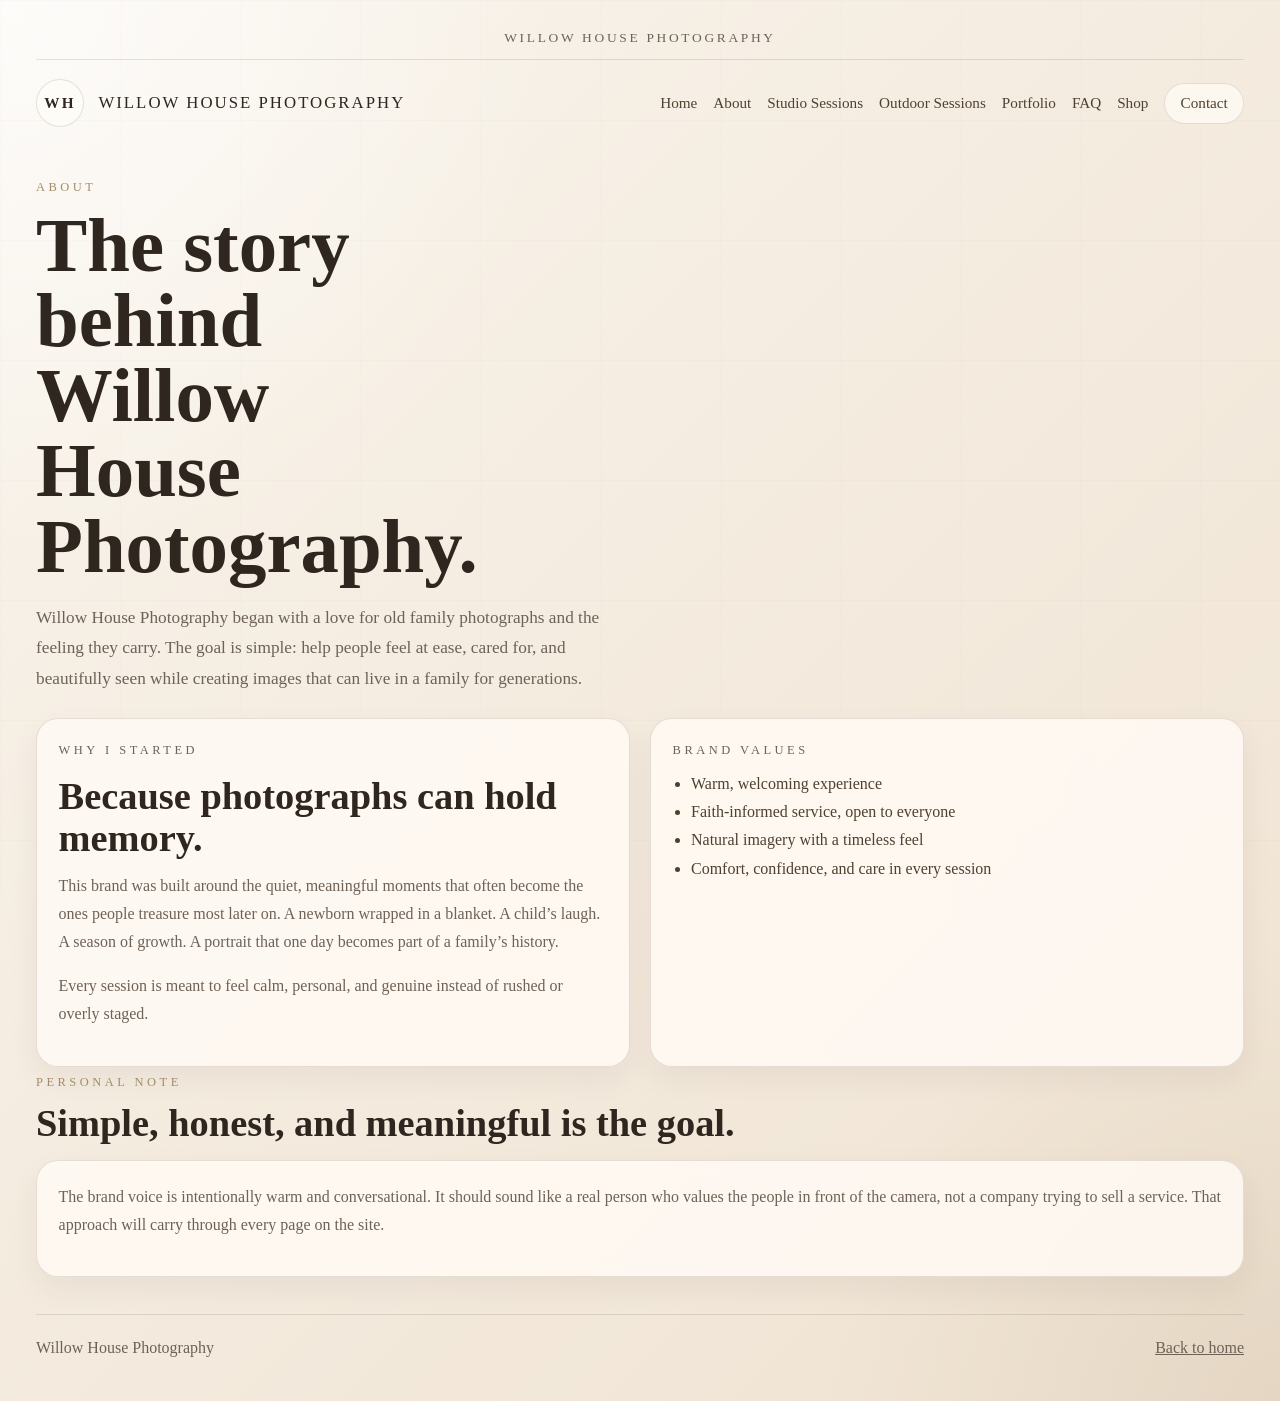
==== about.html @ 369c96e8 "Initial private site repository" ====
<!DOCTYPE html>
<html lang="en">
  <head>
    <meta charset="UTF-8" />
    <meta name="viewport" content="width=device-width, initial-scale=1.0" />
    <title>About | Willow House Photography</title>
    <meta
      name="description"
      content="Learn the story behind Willow House Photography and what the brand stands for."
    />
    <link rel="icon" href="favicon.svg" type="image/svg+xml" />
    <link rel="stylesheet" href="styles.css" />
  </head>
  <body>
    <div class="page-shell">
      <div class="top-note">Willow House Photography</div>

      <header class="site-header">
        <a class="brand" href="index.html" aria-label="Willow House Photography home">
          <span class="brand-mark">WH</span>
          <span class="brand-copy">
            <span class="brand-name">Willow House Photography</span>
          </span>
        </a>

        <nav class="site-nav" aria-label="Primary">
          <a href="index.html">Home</a>
          <a href="about.html" aria-current="page">About</a>
          <a href="studio-sessions.html">Studio Sessions</a>
          <a href="outdoor-sessions.html">Outdoor Sessions</a>
          <a href="portfolio.html">Portfolio</a>
          <a href="faq.html">FAQ</a>
          <a href="shop.html">Shop</a>
          <a href="contact.html" class="nav-cta">Contact</a>
        </nav>
      </header>

      <main>
        <section class="page-hero">
          <p class="eyebrow">About</p>
          <h1>The story behind Willow House Photography.</h1>
          <p class="lead">
            Willow House Photography began with a love for old family photographs and the
            feeling they carry. The goal is simple: help people feel at ease, cared for, and
            beautifully seen while creating images that can live in a family for generations.
          </p>
        </section>

        <section class="content-grid two-up">
          <article class="content-card">
            <p class="section-label">Why I started</p>
            <h2>Because photographs can hold memory.</h2>
            <p>
              This brand was built around the quiet, meaningful moments that often become the
              ones people treasure most later on. A newborn wrapped in a blanket. A child’s
              laugh. A season of growth. A portrait that one day becomes part of a family’s
              history.
            </p>
            <p>
              Every session is meant to feel calm, personal, and genuine instead of rushed or
              overly staged.
            </p>
          </article>

          <aside class="content-card">
            <p class="section-label">Brand values</p>
            <ul class="check-list">
              <li>Warm, welcoming experience</li>
              <li>Faith-informed service, open to everyone</li>
              <li>Natural imagery with a timeless feel</li>
              <li>Comfort, confidence, and care in every session</li>
            </ul>
          </aside>
        </section>

        <section class="section-block">
          <div class="section-head">
            <p class="section-label">Personal note</p>
            <h2>Simple, honest, and meaningful is the goal.</h2>
          </div>
          <div class="content-card">
            <p>
              The brand voice is intentionally warm and conversational. It should sound like a
              real person who values the people in front of the camera, not a company trying to
              sell a service. That approach will carry through every page on the site.
            </p>
          </div>
        </section>
      </main>

      <footer class="site-footer">
        <p>Willow House Photography</p>
        <p><a href="index.html">Back to home</a></p>
      </footer>
    </div>
  </body>
</html>
---- styles.css ----
:root {
  color-scheme: light;
  --bg: #f7f1e8;
  --bg-soft: #efe4d5;
  --panel: rgba(255, 250, 244, 0.88);
  --panel-strong: rgba(255, 252, 247, 0.96);
  --text: #2f261f;
  --muted: #6e6257;
  --accent: #4f412f;
  --accent-soft: #a48c6a;
  --line: rgba(79, 65, 47, 0.14);
  --shadow: 0 24px 60px rgba(47, 38, 31, 0.1);
}

* {
  box-sizing: border-box;
}

html {
  scroll-behavior: smooth;
}

body {
  margin: 0;
  color: var(--text);
  background:
    radial-gradient(circle at top left, rgba(255, 255, 255, 0.72), transparent 30%),
    radial-gradient(circle at bottom right, rgba(164, 140, 106, 0.14), transparent 24%),
    linear-gradient(135deg, #f9f4ec 0%, #efe2d1 100%);
  min-height: 100vh;
  font-family: Georgia, "Times New Roman", Times, serif;
}

body::before {
  content: "";
  position: fixed;
  inset: 0;
  pointer-events: none;
  background-image: linear-gradient(rgba(79, 65, 47, 0.035) 1px, transparent 1px),
    linear-gradient(90deg, rgba(79, 65, 47, 0.02) 1px, transparent 1px);
  background-size: 120px 120px;
  opacity: 0.45;
}

a {
  color: inherit;
}

.page-shell {
  position: relative;
  max-width: 1240px;
  margin: 0 auto;
  padding: 1rem 1rem 2rem;
}

.top-note {
  text-align: center;
  font-size: 0.84rem;
  letter-spacing: 0.2em;
  text-transform: uppercase;
  color: var(--muted);
  padding: 0.85rem 1rem;
  border-bottom: 1px solid var(--line);
}

.site-header {
  display: flex;
  justify-content: space-between;
  align-items: center;
  gap: 1rem;
  padding: 1.2rem 0 1rem;
  flex-wrap: wrap;
}

.brand {
  display: inline-flex;
  align-items: center;
  gap: 0.9rem;
  text-decoration: none;
}

.brand-mark {
  width: 3rem;
  height: 3rem;
  border: 1px solid var(--line);
  border-radius: 999px;
  display: grid;
  place-items: center;
  font-size: 0.95rem;
  font-weight: 700;
  letter-spacing: 0.15em;
  background: rgba(255, 252, 247, 0.72);
}

.brand-copy {
  display: grid;
  gap: 0.1rem;
}

.brand-name {
  font-size: 1.05rem;
  letter-spacing: 0.12em;
  text-transform: uppercase;
}

.brand-tag {
  color: var(--muted);
  font-size: 0.82rem;
}

.site-nav {
  display: flex;
  align-items: center;
  flex-wrap: wrap;
  gap: 0.75rem 1rem;
  font-size: 0.95rem;
}

.site-nav a {
  text-decoration: none;
  color: var(--accent);
}

.site-nav .nav-cta {
  padding: 0.65rem 0.95rem;
  border: 1px solid var(--line);
  border-radius: 999px;
  background: rgba(255, 252, 247, 0.72);
}

.hero,
.content-grid,
.pricing-grid,
.portfolio-grid,
.section-block,
.site-footer,
.quote-band {
  position: relative;
}

.hero {
  display: grid;
  grid-template-columns: 1.1fr 0.9fr;
  gap: 2rem;
  padding: 2rem 0 1rem;
  align-items: center;
}

.page-hero {
  max-width: 860px;
  padding: 2.3rem 0 1.5rem;
}

.page-hero .lead {
  max-width: 70ch;
  margin-bottom: 0;
}

.contact-layout {
  display: grid;
  grid-template-columns: minmax(0, 1.4fr) minmax(280px, 0.8fr);
  gap: 1.25rem;
  align-items: start;
}

.contact-form {
  display: grid;
  gap: 1rem;
}

.honeypot {
  position: absolute;
  left: -9999px;
  width: 1px;
  height: 1px;
  opacity: 0;
}

.form-grid {
  display: grid;
  grid-template-columns: repeat(2, minmax(0, 1fr));
  gap: 1rem;
}

.contact-form label {
  display: grid;
  gap: 0.5rem;
  font-size: 0.95rem;
  color: var(--accent);
}

.contact-form input,
.contact-form select,
.contact-form textarea {
  width: 100%;
  border: 1px solid var(--line);
  border-radius: 16px;
  background: rgba(255, 252, 247, 0.9);
  padding: 0.9rem 1rem;
  font: inherit;
  color: var(--text);
  box-shadow: inset 0 1px 0 rgba(255, 255, 255, 0.7);
}

.contact-form textarea {
  resize: vertical;
  min-height: 180px;
}

.contact-form input:focus,
.contact-form select:focus,
.contact-form textarea:focus {
  outline: 2px solid rgba(164, 140, 106, 0.35);
  outline-offset: 2px;
}

.form-button {
  justify-self: start;
}

.form-status {
  min-height: 1.4rem;
  margin-bottom: 0;
  color: var(--accent);
}

.form-status.is-error {
  color: #8a4434;
}

.contact-sidecard {
  position: sticky;
  top: 1rem;
}

.hero-copy {
  padding: 2rem 1rem 2rem 0;
}

.eyebrow,
.section-label {
  text-transform: uppercase;
  letter-spacing: 0.28em;
  font-size: 0.78rem;
  color: var(--accent-soft);
}

h1,
h2,
h3,
p,
ul,
li {
  margin-top: 0;
}

h1 {
  font-size: clamp(2.7rem, 6vw, 5rem);
  line-height: 0.98;
  margin: 0.4rem 0 1.2rem;
  max-width: 10ch;
}

h2 {
  font-size: clamp(1.8rem, 3vw, 2.5rem);
  line-height: 1.1;
  margin-bottom: 0.8rem;
}

h3 {
  font-size: 1.25rem;
  margin-bottom: 0.4rem;
}

.lead,
.section-intro,
.content-card p,
.price-card p,
.site-footer p,
.small-note {
  line-height: 1.75;
  color: var(--muted);
}

.lead {
  font-size: 1.08rem;
  max-width: 60ch;
  margin-bottom: 1.5rem;
}

.actions,
.contact-links {
  display: flex;
  flex-wrap: wrap;
  gap: 0.9rem;
  margin-bottom: 1rem;
}

.button {
  display: inline-flex;
  align-items: center;
  justify-content: center;
  min-height: 2.9rem;
  padding: 0.78rem 1.2rem;
  border-radius: 999px;
  text-decoration: none;
  font-weight: 700;
  letter-spacing: 0.03em;
  transition: transform 180ms ease, box-shadow 180ms ease, background-color 180ms ease;
}

.button:hover,
.site-nav a:hover {
  transform: translateY(-1px);
}

.button.primary {
  background: var(--accent);
  color: #fffaf4;
  box-shadow: var(--shadow);
}

.button.secondary {
  background: rgba(255, 252, 247, 0.75);
  color: var(--accent);
  border: 1px solid var(--line);
}

.hero-points,
.check-list,
.service-card ul {
  padding-left: 1.15rem;
  margin-bottom: 0;
}

.hero-points li,
.check-list li,
.service-card li {
  margin-bottom: 0.65rem;
  color: var(--accent);
}

.hero-visual {
  display: grid;
  grid-template-columns: 1.05fr 0.95fr;
  grid-template-rows: 270px 180px;
  gap: 0.85rem;
  min-height: 460px;
}

.photo-card {
  border-radius: 24px;
  border: 1px solid rgba(79, 65, 47, 0.1);
  background:
    linear-gradient(180deg, rgba(255, 255, 255, 0.55), rgba(255, 248, 239, 0.9)),
    linear-gradient(135deg, rgba(164, 140, 106, 0.2), rgba(79, 65, 47, 0.08));
  box-shadow: var(--shadow);
  display: flex;
  flex-direction: column;
  justify-content: flex-end;
  padding: 1rem;
  color: #fff9f2;
  overflow: hidden;
  position: relative;
  filter: brightness(0.9) saturate(0.92);
}

.photo-card::before {
  content: "";
  position: absolute;
  inset: 0;
  background-image: radial-gradient(circle at top left, rgba(255, 255, 255, 0.5), transparent 34%),
    radial-gradient(circle at bottom right, rgba(79, 65, 47, 0.12), transparent 28%);
}

.photo-card span,
.photo-card strong {
  position: relative;
  z-index: 1;
  text-shadow: 0 2px 10px rgba(27, 19, 13, 0.6);
}

.photo-card.sample span,
.photo-card.sample strong {
  background: rgba(24, 18, 12, 0.42);
  border-radius: 999px;
  box-decoration-break: clone;
  -webkit-box-decoration-break: clone;
  padding: 0.22rem 0.6rem;
  align-self: flex-start;
}

.photo-card.sample strong {
  margin-top: 0.35rem;
  font-size: 1rem;
}

.photo-card strong {
  font-size: 1.15rem;
}

.photo-card.large {
  grid-column: 1 / -1;
  min-height: 270px;
}

.photo-card.sample {
  background-size: cover;
  background-position: center;
  background-repeat: no-repeat;
}

.photo-card.sample::after {
  content: "";
  position: absolute;
  inset: 0;
  background: linear-gradient(180deg, rgba(255, 251, 246, 0.04), rgba(20, 14, 10, 0.52));
}

.photo-card.sample.family {
  background-image: url("images/Seattle-Family-Photographer.jpg.jpg");
  background-position: center 28%;
  background-size: cover;
}

.photo-card.sample.maternity {
  background-image: url("images/images.jpeg");
  background-position: center center;
  background-size: cover;
}

.photo-card.sample.newborn {
  background-image: url("images/767002262_27417845481231399_8882122624888781791_n.jpg");
  background-position: center 38%;
  background-size: cover;
}

.quote-band {
  margin: 1.2rem 0 2rem;
  padding: 1.2rem 1.4rem;
  text-align: center;
  border-top: 1px solid var(--line);
  border-bottom: 1px solid var(--line);
  color: var(--accent);
  font-size: 1.1rem;
  letter-spacing: 0.03em;
  background: rgba(255, 252, 247, 0.52);
}

.content-grid {
  display: grid;
  gap: 1.25rem;
}

.two-up {
  grid-template-columns: repeat(2, minmax(0, 1fr));
}

.content-card,
.price-card,
.portfolio-tile {
  background: var(--panel);
  border: 1px solid var(--line);
  border-radius: 22px;
  padding: 1.35rem;
  box-shadow: 0 12px 30px rgba(47, 38, 31, 0.06);
}

.content-card,
.price-card,
.portfolio-tile,
.hero-visual,
.quote-band {
  backdrop-filter: blur(6px);
}

.section-block {
  padding: 0.5rem 0 1.3rem;
}

.section-head {
  max-width: 860px;
  margin-bottom: 1rem;
}

.section-intro {
  max-width: 65ch;
}

.service-card {
  min-height: 100%;
}

.pricing-grid,
.portfolio-grid {
  display: grid;
  gap: 1rem;
}

.pricing-grid {
  grid-template-columns: repeat(3, minmax(0, 1fr));
}

.price-card {
  text-align: center;
}

.price-card.featured {
  background: var(--panel-strong);
  border-color: rgba(79, 65, 47, 0.22);
}

.price-meta {
  color: var(--accent);
  font-size: 0.95rem;
}

.portfolio-grid {
  grid-template-columns: repeat(3, minmax(0, 1fr));
}

.portfolio-tile {
  min-height: 128px;
  display: grid;
  place-items: end start;
  font-size: 1rem;
  letter-spacing: 0.06em;
  text-transform: uppercase;
  color: var(--accent);
  background:
    linear-gradient(180deg, rgba(255, 252, 247, 0.3), rgba(245, 236, 224, 0.9)),
    radial-gradient(circle at top right, rgba(164, 140, 106, 0.22), transparent 45%);
}

.social-card {
  display: flex;
  flex-direction: column;
  justify-content: space-between;
}

.small-note {
  font-size: 0.92rem;
  margin-bottom: 0;
}

.site-footer {
  display: flex;
  justify-content: space-between;
  gap: 1rem;
  flex-wrap: wrap;
  padding: 1.2rem 0 0.4rem;
  margin-top: 1rem;
  border-top: 1px solid var(--line);
}

.site-footer p {
  margin-bottom: 0;
}

@media (max-width: 980px) {
  .hero,
  .two-up,
  .pricing-grid,
  .portfolio-grid,
  .contact-layout {
    grid-template-columns: 1fr;
  }

  .hero-copy {
    padding-right: 0;
  }

  .hero-visual {
    grid-template-rows: 230px 170px;
    min-height: 0;
  }

  .photo-card.large {
    min-height: 230px;
  }

  .contact-sidecard {
    position: static;
  }

  .form-grid {
    grid-template-columns: 1fr;
  }
}

@media (max-width: 720px) {
  .page-shell {
    padding-inline: 0.75rem;
  }

  .site-header {
    align-items: flex-start;
  }

  .site-nav {
    gap: 0.65rem 0.85rem;
  }

  .hero {
    padding-top: 1.2rem;
  }

  h1 {
    max-width: 12ch;
  }

  .hero-visual {
    grid-template-columns: 1fr;
    grid-template-rows: 220px 140px 140px;
  }

  .photo-card.large {
    grid-column: auto;
  }
}
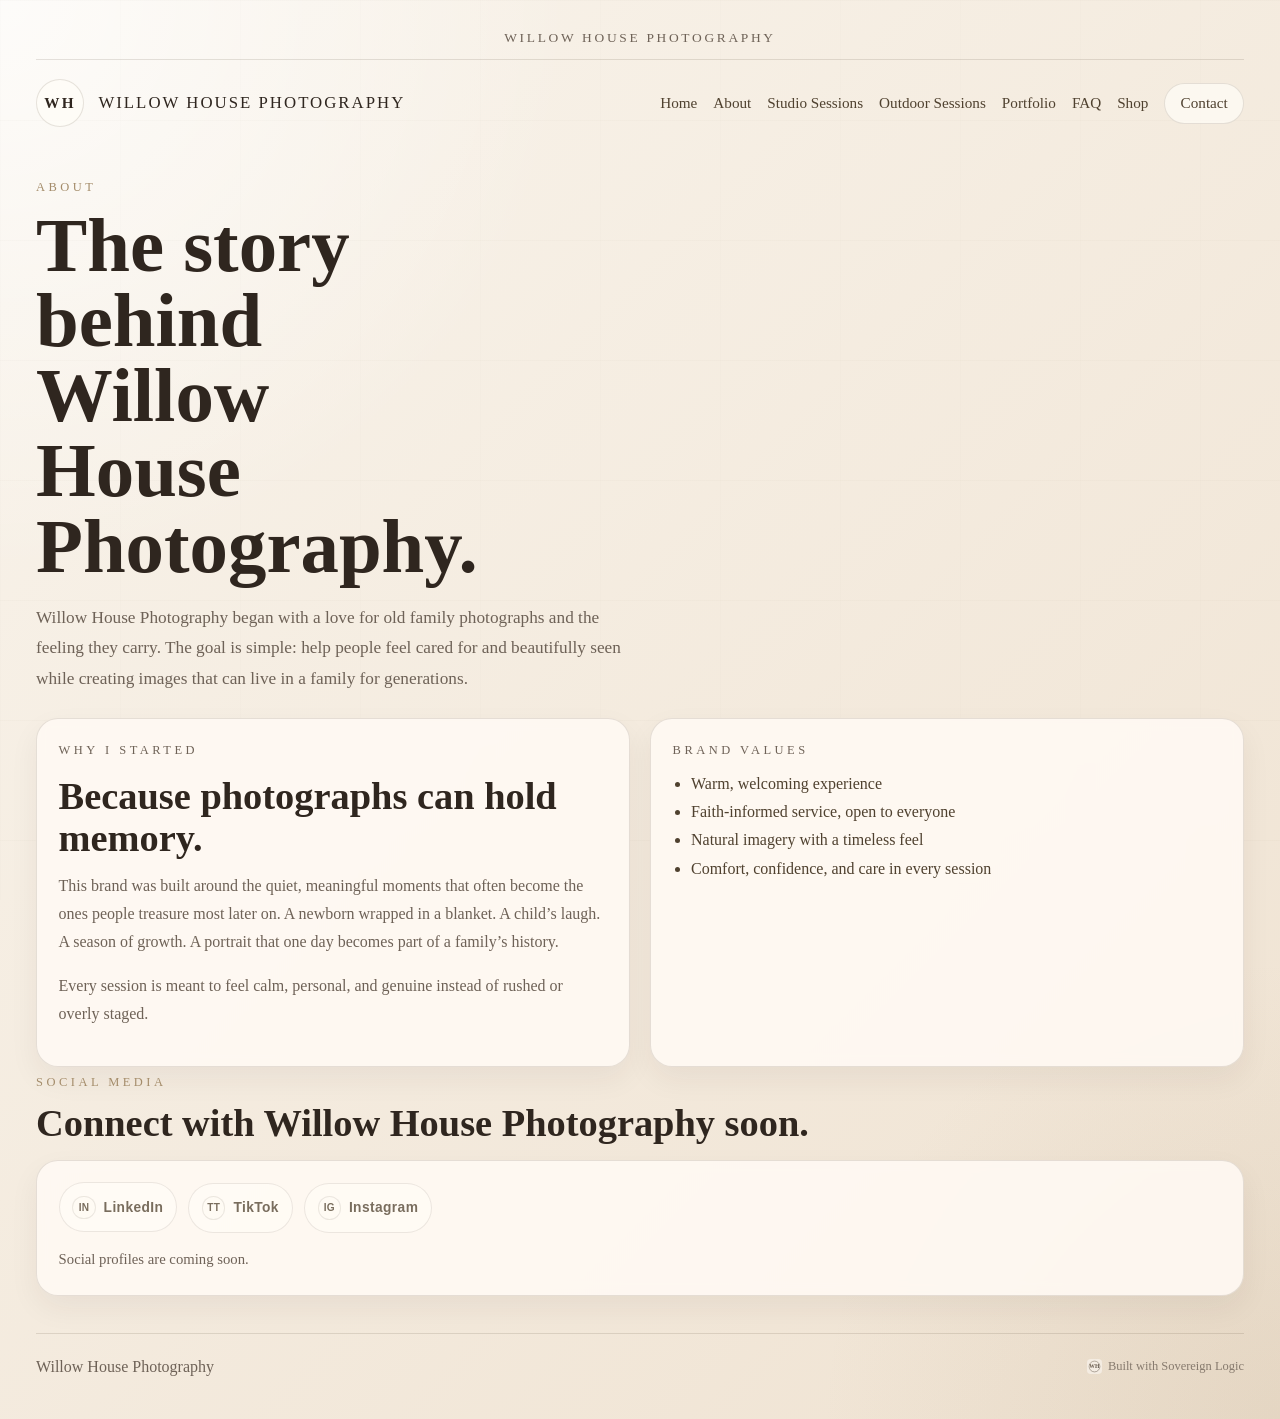
==== commit 757d7cf7: "Deploy: contact form location+image attachment, content refresh, and footer credit" ====
--- a/about.html
+++ b/about.html
@@ -41,8 +41,8 @@
           <h1>The story behind Willow House Photography.</h1>
           <p class="lead">
             Willow House Photography began with a love for old family photographs and the
-            feeling they carry. The goal is simple: help people feel at ease, cared for, and
-            beautifully seen while creating images that can live in a family for generations.
+            feeling they carry. The goal is simple: help people feel cared for and beautifully
+            seen while creating images that can live in a family for generations.
           </p>
         </section>
 
@@ -75,22 +75,56 @@
 
         <section class="section-block">
           <div class="section-head">
-            <p class="section-label">Personal note</p>
-            <h2>Simple, honest, and meaningful is the goal.</h2>
+            <p class="section-label">Social media</p>
+            <h2>Connect with Willow House Photography soon.</h2>
           </div>
-          <div class="content-card">
-            <p>
-              The brand voice is intentionally warm and conversational. It should sound like a
-              real person who values the people in front of the camera, not a company trying to
-              sell a service. That approach will carry through every page on the site.
-            </p>
+          <div class="content-card social-placeholder-card">
+            <div class="social-placeholder-buttons" aria-label="Social media links coming soon">
+              <button
+                type="button"
+                class="button secondary social-placeholder-button"
+                aria-label="LinkedIn coming soon"
+                disabled
+              >
+                <span class="social-placeholder-icon" aria-hidden="true">in</span>
+                <span class="social-placeholder-label">LinkedIn</span>
+              </button>
+              <button
+                type="button"
+                class="button secondary social-placeholder-button"
+                aria-label="TikTok coming soon"
+                disabled
+              >
+                <span class="social-placeholder-icon" aria-hidden="true">tt</span>
+                <span class="social-placeholder-label">TikTok</span>
+              </button>
+              <button
+                type="button"
+                class="button secondary social-placeholder-button"
+                aria-label="Instagram coming soon"
+                disabled
+              >
+                <span class="social-placeholder-icon" aria-hidden="true">ig</span>
+                <span class="social-placeholder-label">Instagram</span>
+              </button>
+            </div>
+            <p class="small-note">Social profiles are coming soon.</p>
           </div>
         </section>
       </main>
 
       <footer class="site-footer">
         <p>Willow House Photography</p>
-        <p><a href="index.html">Back to home</a></p>
+        <a
+          class="site-credit-link"
+          href="https://www.larrycoons.com"
+          target="_blank"
+          rel="noopener noreferrer"
+          aria-label="Built with Sovereign Logic"
+        >
+          <img class="site-credit-icon" src="favicon.svg" alt="" aria-hidden="true" />
+          <span>Built with Sovereign Logic</span>
+        </a>
       </footer>
     </div>
   </body>
--- a/styles.css
+++ b/styles.css
@@ -225,7 +225,22 @@
 }
 
 .form-status.is-error {
+  margin-top: 0.35rem;
+  padding: 0.7rem 0.85rem;
+  border-radius: 12px;
+  border: 1px solid rgba(138, 68, 52, 0.3);
+  background: rgba(138, 68, 52, 0.08);
   color: #8a4434;
+}
+
+.form-status.is-success {
+  margin-top: 0.35rem;
+  padding: 0.72rem 0.9rem;
+  border-radius: 12px;
+  border: 1px solid rgba(79, 117, 83, 0.34);
+  background: rgba(79, 117, 83, 0.12);
+  color: #2e5b35;
+  font-weight: 700;
 }
 
 .contact-sidecard {
@@ -538,6 +553,49 @@
   justify-content: space-between;
 }
 
+.social-placeholder-card {
+  display: grid;
+  gap: 0.9rem;
+}
+
+.social-placeholder-buttons {
+  display: flex;
+  flex-wrap: wrap;
+  gap: 0.7rem;
+}
+
+.social-placeholder-button {
+  opacity: 0.76;
+  cursor: not-allowed;
+  min-height: 2.5rem;
+  padding-inline: 0.8rem;
+  gap: 0.5rem;
+}
+
+.social-placeholder-button:hover {
+  transform: none;
+}
+
+.social-placeholder-icon {
+  width: 1.45rem;
+  height: 1.45rem;
+  border-radius: 999px;
+  border: 1px solid var(--line);
+  display: inline-flex;
+  align-items: center;
+  justify-content: center;
+  font-size: 0.63rem;
+  font-weight: 700;
+  letter-spacing: 0.03em;
+  text-transform: uppercase;
+  background: rgba(255, 252, 247, 0.9);
+}
+
+.social-placeholder-label {
+  font-size: 0.86rem;
+  letter-spacing: 0.03em;
+}
+
 .small-note {
   font-size: 0.92rem;
   margin-bottom: 0;
@@ -557,6 +615,27 @@
   margin-bottom: 0;
 }
 
+.site-credit-link {
+  display: inline-flex;
+  align-items: center;
+  gap: 0.38rem;
+  font-size: 0.78rem;
+  color: var(--muted);
+  text-decoration: none;
+  opacity: 0.8;
+  transition: opacity 180ms ease;
+}
+
+.site-credit-link:hover {
+  opacity: 1;
+}
+
+.site-credit-icon {
+  width: 0.9rem;
+  height: 0.9rem;
+  display: block;
+}
+
 @media (max-width: 980px) {
   .hero,
   .two-up,
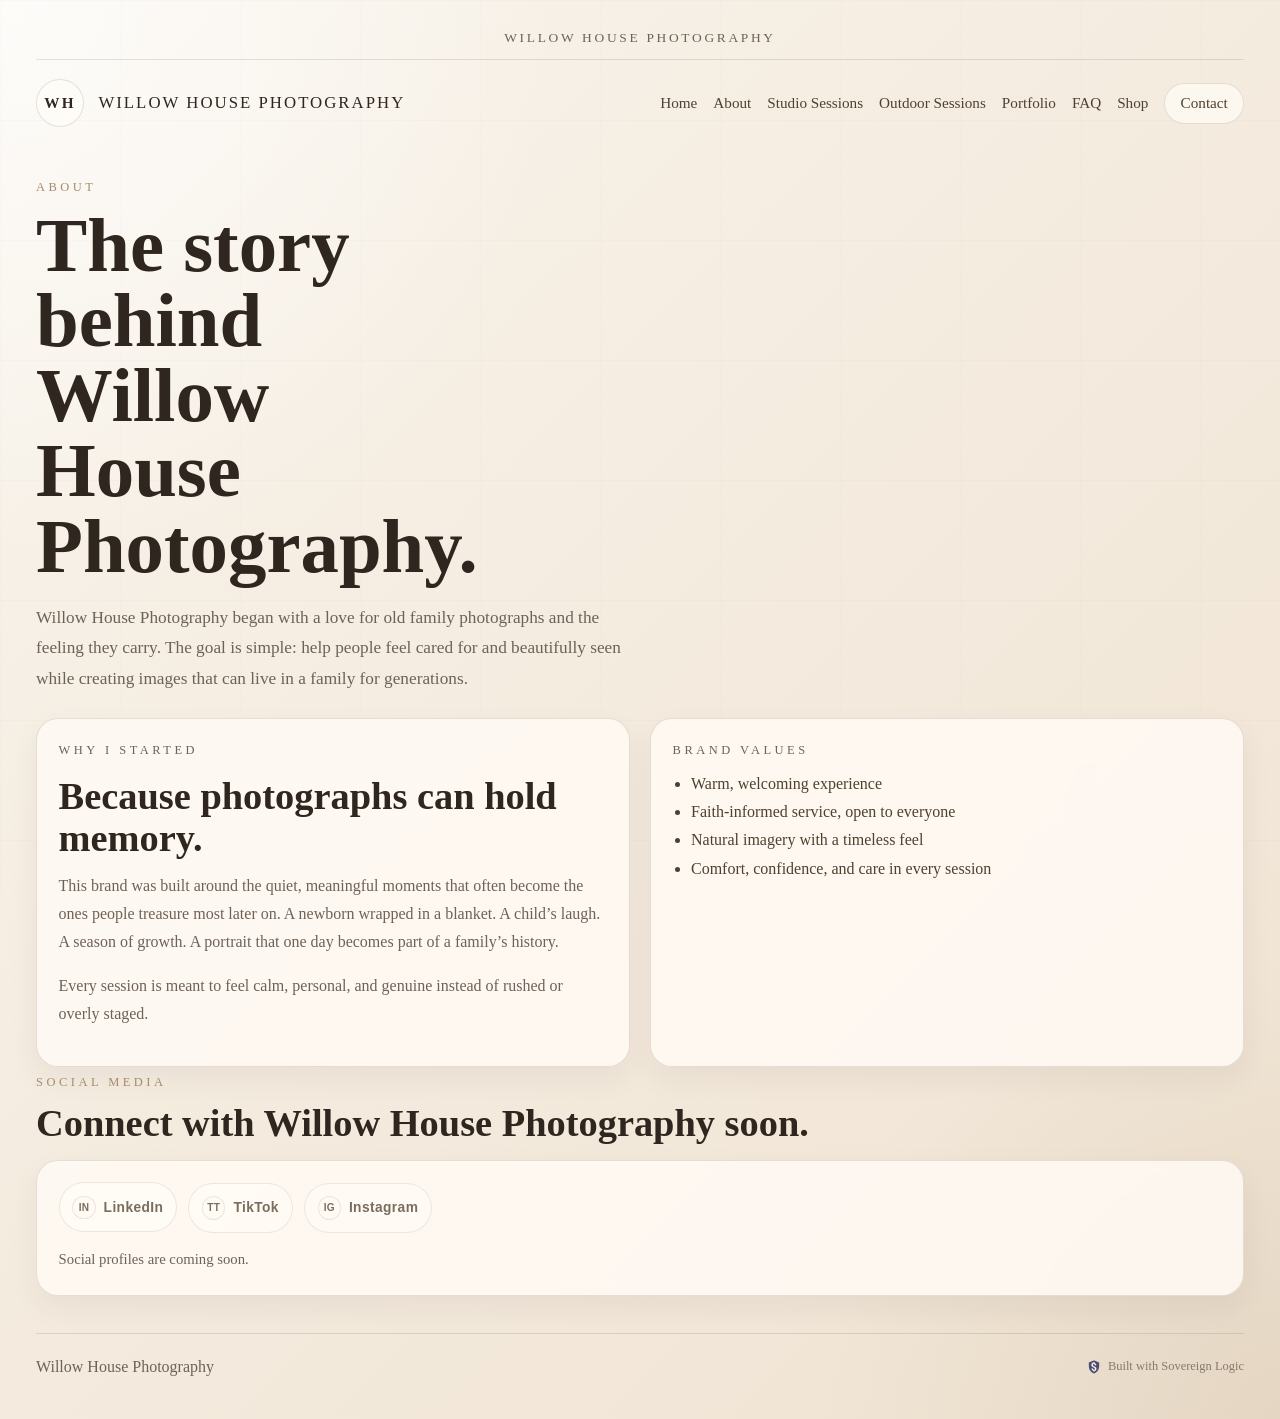
==== commit f4b450e4: "Deploy: standardize Sovereign Logic footer logo across all pages" ====
--- a/about.html
+++ b/about.html
@@ -122,7 +122,7 @@
           rel="noopener noreferrer"
           aria-label="Built with Sovereign Logic"
         >
-          <img class="site-credit-icon" src="favicon.svg" alt="" aria-hidden="true" />
+          <img class="site-credit-icon" src="images/favicon-main.png" alt="" aria-hidden="true" />
           <span>Built with Sovereign Logic</span>
         </a>
       </footer>
--- a/styles.css
+++ b/styles.css
@@ -401,7 +401,6 @@
   border-radius: 999px;
   box-decoration-break: clone;
   -webkit-box-decoration-break: clone;
-  padding: 0.22rem 0.6rem;
   align-self: flex-start;
 }
 
@@ -433,13 +432,13 @@
 }
 
 .photo-card.sample.family {
-  background-image: url("images/Seattle-Family-Photographer.jpg.jpg");
+  background-image: url("images/buddy hollyl family.jpeg");
   background-position: center 28%;
   background-size: cover;
 }
 
 .photo-card.sample.maternity {
-  background-image: url("images/images.jpeg");
+  background-image: url("images/bluebonnet couple.jpeg");
   background-position: center center;
   background-size: cover;
 }
@@ -631,8 +630,9 @@
 }
 
 .site-credit-icon {
-  width: 0.9rem;
-  height: 0.9rem;
+  width: 1rem;
+  height: 1rem;
+  object-fit: contain;
   display: block;
 }
 
